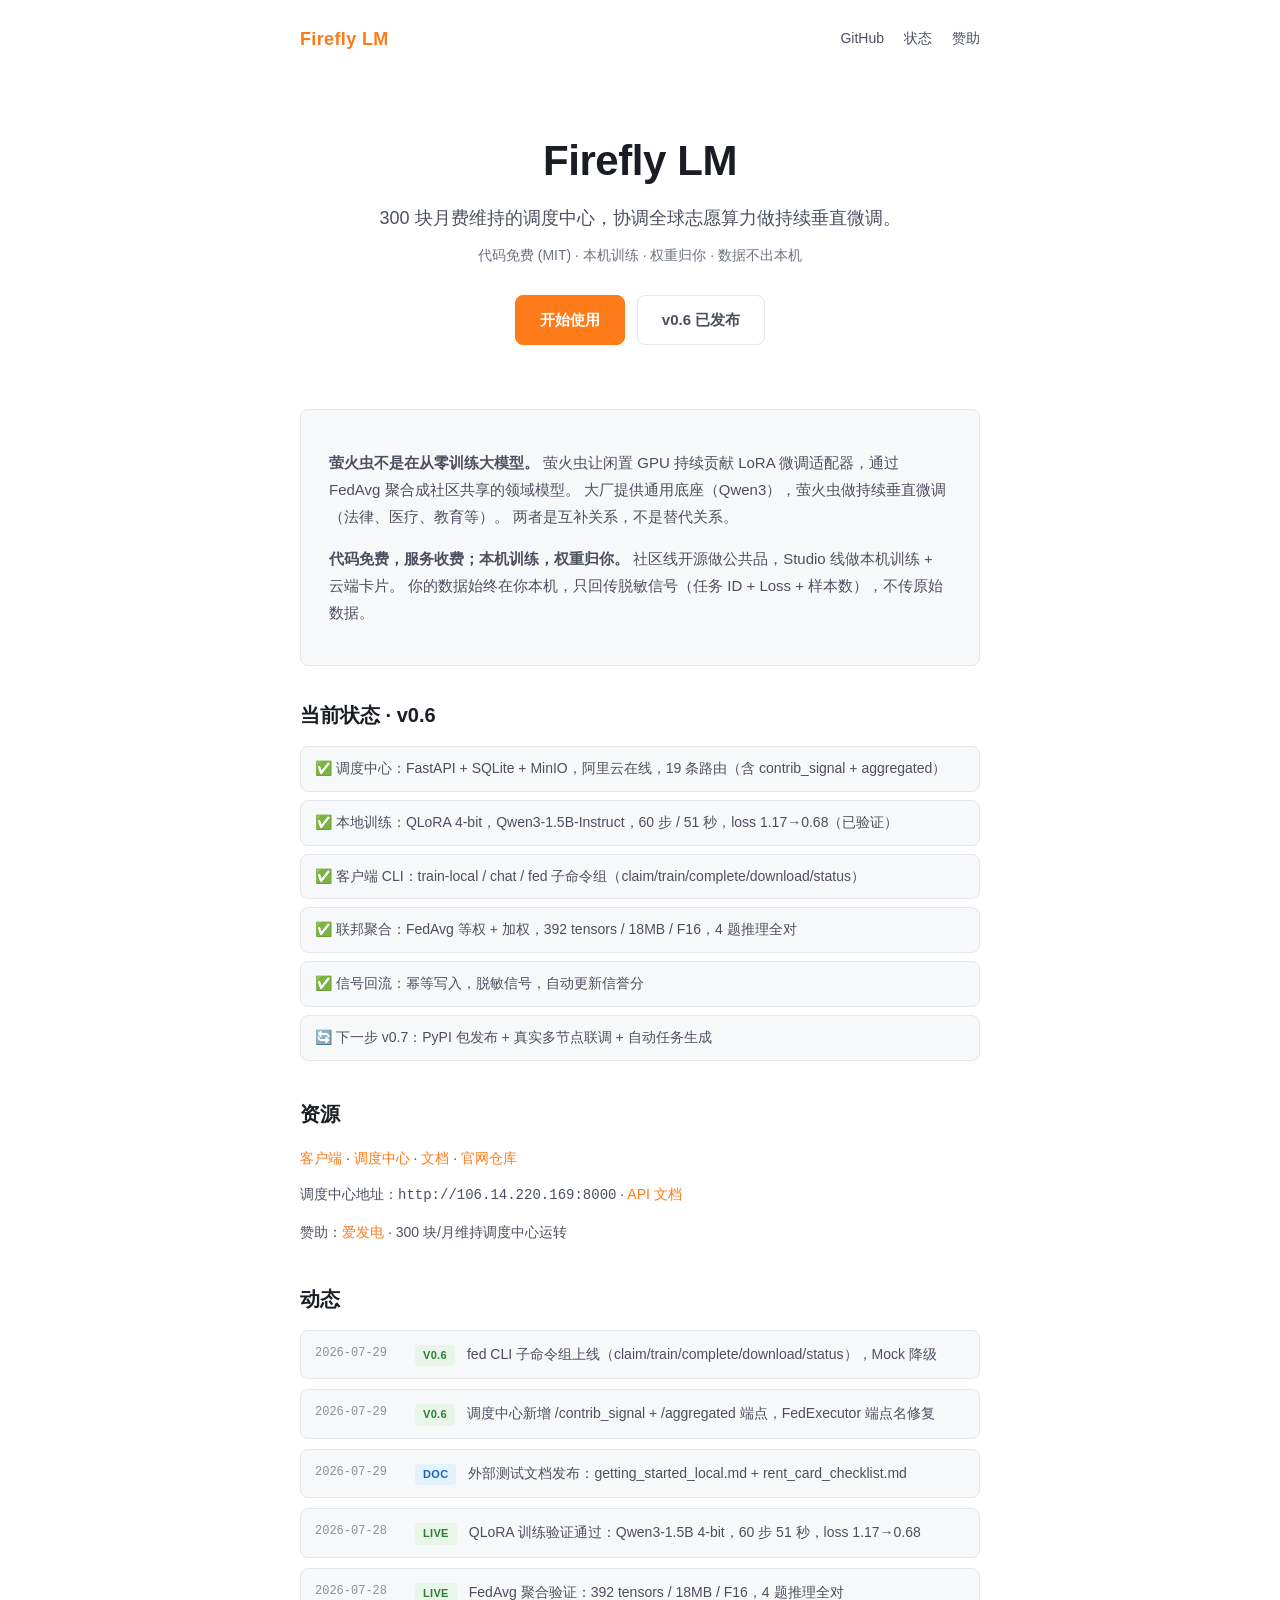
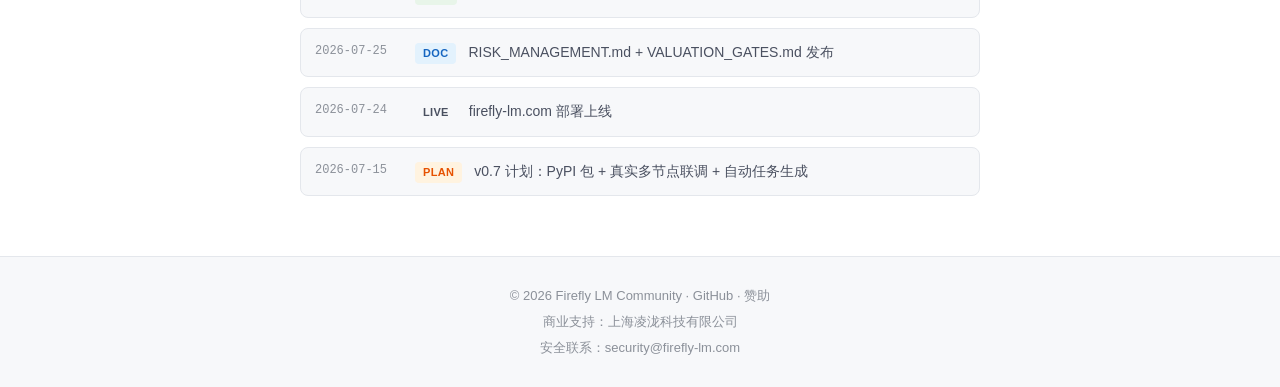
==== docs/website/index.html @ d9713b1e "fix: sync root-level files with firefly-client/ subdir + fix critical bugs Critical fixes (would hav" ====
<!doctype html>
<html lang="zh-CN">
<head>
  <meta charset="utf-8" />
  <meta name="viewport" content="width=device-width,initial-scale=1" />
  <title>Firefly LM · 萤火虫火种</title>
  <meta name="description" content="300 块月费维持的调度中心，协调全球志愿算力做持续垂直微调。代码免费，服务收费；本机训练，权重归你。" />
  <link rel="stylesheet" href="style.css" />
</head>
<body>
  <header>
    <span class="logo">Firefly LM</span>
    <nav>
      <a href="https://github.com/firefly-lm-org">GitHub</a>
      <a href="#status">状态</a>
      <a href="https://afdian.com/a/firefly-lm">赞助</a>
    </nav>
  </header>

  <main>
    <section class="hero">
      <h1>Firefly LM</h1>
      <p class="sub">300 块月费维持的调度中心，协调全球志愿算力做持续垂直微调。</p>
      <p class="meta">代码免费 (MIT) · 本机训练 · 权重归你 · 数据不出本机</p>
      <div class="cta">
        <a class="btn" href="https://github.com/firefly-lm-org/firefly-client">开始使用</a>
        <a class="btn ghost" href="#status">v0.6 已发布</a>
      </div>
    </section>

    <section class="what">
      <p>
        <strong>萤火虫不是在从零训练大模型。</strong>
        萤火虫让闲置 GPU 持续贡献 LoRA 微调适配器，通过 FedAvg 聚合成社区共享的领域模型。
        大厂提供通用底座（Qwen3），萤火虫做持续垂直微调（法律、医疗、教育等）。
        两者是互补关系，不是替代关系。
      </p>
      <p style="margin-top: 12px;">
        <strong>代码免费，服务收费；本机训练，权重归你。</strong>
        社区线开源做公共品，Studio 线做本机训练 + 云端卡片。
        你的数据始终在你本机，只回传脱敏信号（任务 ID + Loss + 样本数），不传原始数据。
      </p>
    </section>

    <section id="status" class="status">
      <h2>当前状态 · v0.6</h2>
      <ul>
        <li>✅ 调度中心：FastAPI + SQLite + MinIO，阿里云在线，19 条路由（含 contrib_signal + aggregated）</li>
        <li>✅ 本地训练：QLoRA 4-bit，Qwen3-1.5B-Instruct，60 步 / 51 秒，loss 1.17→0.68（已验证）</li>
        <li>✅ 客户端 CLI：train-local / chat / fed 子命令组（claim/train/complete/download/status）</li>
        <li>✅ 联邦聚合：FedAvg 等权 + 加权，392 tensors / 18MB / F16，4 题推理全对</li>
        <li>✅ 信号回流：幂等写入，脱敏信号，自动更新信誉分</li>
        <li>🔄 下一步 v0.7：PyPI 包发布 + 真实多节点联调 + 自动任务生成</li>
      </ul>
    </section>

    <section class="links">
      <h2>资源</h2>
      <p>
        <a href="https://github.com/firefly-lm-org/firefly-client">客户端</a> ·
        <a href="https://github.com/firefly-lm-org/firefly-scheduler">调度中心</a> ·
        <a href="https://github.com/firefly-lm-org/docs">文档</a> ·
        <a href="https://github.com/firefly-lm-org/website">官网仓库</a>
      </p>
      <p>调度中心地址：<code>http://106.14.220.169:8000</code> · <a href="http://106.14.220.169:8000/docs">API 文档</a></p>
      <p>赞助：<a href="https://afdian.com/a/firefly-lm">爱发电</a> · 300 块/月维持调度中心运转</p>
    </section>

    <section class="news" id="news">
      <h2>动态</h2>
      <ul class="news-list">
        <li><span class="news-date">2026-07-29</span><span class="news-tag tag-shipped">v0.6</span><span class="news-text">fed CLI 子命令组上线（claim/train/complete/download/status），Mock 降级</span></li>
        <li><span class="news-date">2026-07-29</span><span class="news-tag tag-shipped">v0.6</span><span class="news-text">调度中心新增 /contrib_signal + /aggregated 端点，FedExecutor 端点名修复</span></li>
        <li><span class="news-date">2026-07-29</span><span class="news-tag tag-doc">Doc</span><span class="news-text">外部测试文档发布：getting_started_local.md + rent_card_checklist.md</span></li>
        <li><span class="news-date">2026-07-28</span><span class="news-tag tag-shipped">Live</span><span class="news-text">QLoRA 训练验证通过：Qwen3-1.5B 4-bit，60 步 51 秒，loss 1.17→0.68</span></li>
        <li><span class="news-date">2026-07-28</span><span class="news-tag tag-shipped">Live</span><span class="news-text">FedAvg 聚合验证：392 tensors / 18MB / F16，4 题推理全对</span></li>
        <li><span class="news-date">2026-07-25</span><span class="news-tag tag-doc">Doc</span><span class="news-text">RISK_MANAGEMENT.md + VALUATION_GATES.md 发布</span></li>
        <li><span class="news-date">2026-07-24</span><span class="news-tag tag-live">Live</span><span class="news-text">firefly-lm.com 部署上线</span></li>
        <li><span class="news-date">2026-07-15</span><span class="news-tag tag-plan">Plan</span><span class="news-text">v0.7 计划：PyPI 包 + 真实多节点联调 + 自动任务生成</span></li>
      </ul>
    </section>
  </main>

  <footer>
    <p>© 2026 Firefly LM Community · <a href="https://github.com/firefly-lm-org">GitHub</a> · <a href="https://afdian.com/a/firefly-lm">赞助</a></p>
    <p>商业支持：上海凌泷科技有限公司</p>
    <p>安全联系：security@firefly-lm.com</p>
  </footer>
</body>
</html>
---- docs/website/style.css ----
/* 萤火虫大模型官网 — 极简浅色版 */

/* ---------- Reset ---------- */
*, *::before, *::after { box-sizing: border-box; }
html, body { margin: 0; padding: 0; }
ul { margin: 0; padding: 0; list-style: none; }
a { color: inherit; text-decoration: none; }
a:hover { text-decoration: underline; }

/* ---------- 变量 ---------- */
:root {
  --bg: #ffffff;
  --bg-soft: #f7f8fa;
  --text: #1a1d24;
  --text-soft: #4a5060;
  --border: #e4e7ec;
  --primary: #ff7a18;       /* 火苗橙 */
  --primary-hover: #e86a10;
  --radius: 8px;
  --max-w: 720px;
  --font: -apple-system, BlinkMacSystemFont, "Segoe UI", "PingFang SC",
          "Hiragino Sans GB", "Microsoft YaHei", Roboto, Helvetica, Arial, sans-serif;
}

/* ---------- 基础 ---------- */
body {
  font-family: var(--font);
  font-size: 16px;
  line-height: 1.7;
  color: var(--text);
  background: var(--bg);
  -webkit-font-smoothing: antialiased;
  -moz-osx-font-smoothing: grayscale;
}

/* ---------- Header ---------- */
header {
  max-width: var(--max-w);
  margin: 0 auto;
  padding: 24px 20px 0;
  display: flex;
  align-items: center;
  justify-content: space-between;
}
header .logo {
  font-weight: 700;
  font-size: 18px;
  color: var(--primary);
  letter-spacing: 0.02em;
}
header nav { display: flex; gap: 20px; }
header nav a {
  color: var(--text-soft);
  font-size: 14px;
  transition: color 0.15s;
}
header nav a:hover { color: var(--primary); text-decoration: none; }

/* ---------- Main ---------- */
main {
  max-width: var(--max-w);
  margin: 0 auto;
  padding: 40px 20px 60px;
}

/* ---------- Hero ---------- */
.hero { text-align: center; padding: 40px 0 32px; }
.hero h1 {
  font-size: 42px;
  line-height: 1.25;
  margin: 0 0 16px;
  letter-spacing: -0.01em;
}
.hero .sub {
  font-size: 18px;
  color: var(--text-soft);
  margin: 0 0 10px;
}
.hero .meta {
  font-size: 14px;
  color: #6b7280;
  margin: 0 0 28px;
}
.cta { display: flex; gap: 12px; justify-content: center; flex-wrap: wrap; }

/* ---------- Buttons ---------- */
.btn {
  display: inline-block;
  padding: 11px 24px;
  border-radius: var(--radius);
  font-size: 15px;
  font-weight: 600;
  background: var(--primary);
  color: #fff;
  border: 1px solid var(--primary);
  transition: background 0.15s, transform 0.1s;
}
.btn:hover { background: var(--primary-hover); text-decoration: none; }
.btn:active { transform: translateY(1px); }
.btn.ghost {
  background: transparent;
  color: var(--text-soft);
  border: 1px solid var(--border);
}
.btn.ghost:hover {
  background: var(--bg-soft);
  color: var(--text);
  text-decoration: none;
}

/* ---------- What ---------- */
.what {
  background: var(--bg-soft);
  border: 1px solid var(--border);
  border-radius: var(--radius);
  padding: 24px 28px;
  margin: 32px 0;
  font-size: 15px;
  color: var(--text-soft);
  line-height: 1.8;
}

/* ---------- Status ---------- */
.status h2 {
  font-size: 20px;
  margin: 0 0 14px;
  color: var(--text);
}
.status ul { display: flex; flex-direction: column; gap: 8px; }
.status li {
  padding: 10px 14px;
  background: var(--bg-soft);
  border: 1px solid var(--border);
  border-radius: var(--radius);
  font-size: 14px;
  color: var(--text-soft);
}

/* ---------- Links ---------- */
.links { margin-top: 36px; }
.links h2 {
  font-size: 20px;
  margin: 0 0 14px;
}
.links p {
  margin: 0 0 10px;
  font-size: 14px;
  color: var(--text-soft);
  line-height: 1.9;
}
.links a {
  color: var(--primary);
  border-bottom: 1px solid transparent;
  transition: border-color 0.15s;
}
.links a:hover { border-bottom-color: var(--primary); text-decoration: none; }

/* ---------- News ---------- */
.news { margin-top: 36px; }
.news h2 {
  font-size: 20px;
  margin: 0 0 14px;
}
.news-list {
  display: flex;
  flex-direction: column;
  gap: 10px;
}
.news-list li {
  display: flex;
  align-items: flex-start;
  gap: 12px;
  padding: 12px 14px;
  background: var(--bg-soft);
  border: 1px solid var(--border);
  border-radius: var(--radius);
  font-size: 14px;
  color: var(--text-soft);
  line-height: 1.6;
}
.news-date {
  flex: 0 0 auto;
  font-family: "SF Mono", "Fira Code", Menlo, Consolas, monospace;
  font-size: 12px;
  color: #8b9099;
  padding-top: 1px;
  min-width: 88px;
}
.news-tag {
  flex: 0 0 auto;
  font-size: 11px;
  font-weight: 600;
  padding: 2px 8px;
  border-radius: 4px;
  text-transform: uppercase;
  letter-spacing: 0.03em;
  white-space: nowrap;
  margin-top: 2px;
}
.tag-shipped { background: #e8f5e9; color: #2e7d32; }
.tag-doc     { background: #e3f2fd; color: #1565c0; }
.tag-plan   { background: #fff3e0; color: #e65100; }
.news-text { flex: 1; }

/* ---------- Footer ---------- */
footer {
  border-top: 1px solid var(--border);
  padding: 24px 20px;
  text-align: center;
  font-size: 13px;
  color: #8b9099;
  background: var(--bg-soft);
}
footer p { margin: 4px 0; }

/* ---------- 移动端 ---------- */
@media (max-width: 600px) {
  header {
    padding: 18px 16px 0;
  }
  header .logo { font-size: 16px; }
  header nav { gap: 14px; }
  header nav a { font-size: 13px; }

  main { padding: 24px 16px 40px; }

  .hero { padding: 24px 0 20px; }
  .hero h1 { font-size: 30px; }
  .hero .sub { font-size: 16px; }
  .hero .meta { font-size: 13px; }

  .cta { flex-direction: column; align-items: stretch; }
  .btn { text-align: center; }

  .what { padding: 20px; font-size: 14px; }

  .status li { font-size: 13px; padding: 9px 12px; }

  .news-list li { flex-direction: column; gap: 6px; padding: 10px 12px; }
  .news-date { min-width: 0; font-size: 11px; }
  .news-tag { font-size: 10px; padding: 1px 6px; }

  .links p { font-size: 13px; }
}

/* 暗色模式（系统级自动） */
@media (prefers-color-scheme: dark) {
  :root {
    --bg: #0f1115;
    --bg-soft: #161a22;
    --text: #e6e8ec;
    --text-soft: #a0a6b0;
    --border: #232830;
  }
  .btn.ghost { color: var(--text-soft); }
  .btn.ghost:hover { color: var(--text); }
  footer { background: var(--bg-soft); }

  /* News tags in dark mode */
  .tag-shipped { background: #1b3a1b; color: #81c784; }
  .tag-doc     { background: #1a2a3a; color: #64b5f6; }
  .tag-plan   { background: #3a2a1a; color: #ffb74d; }
}
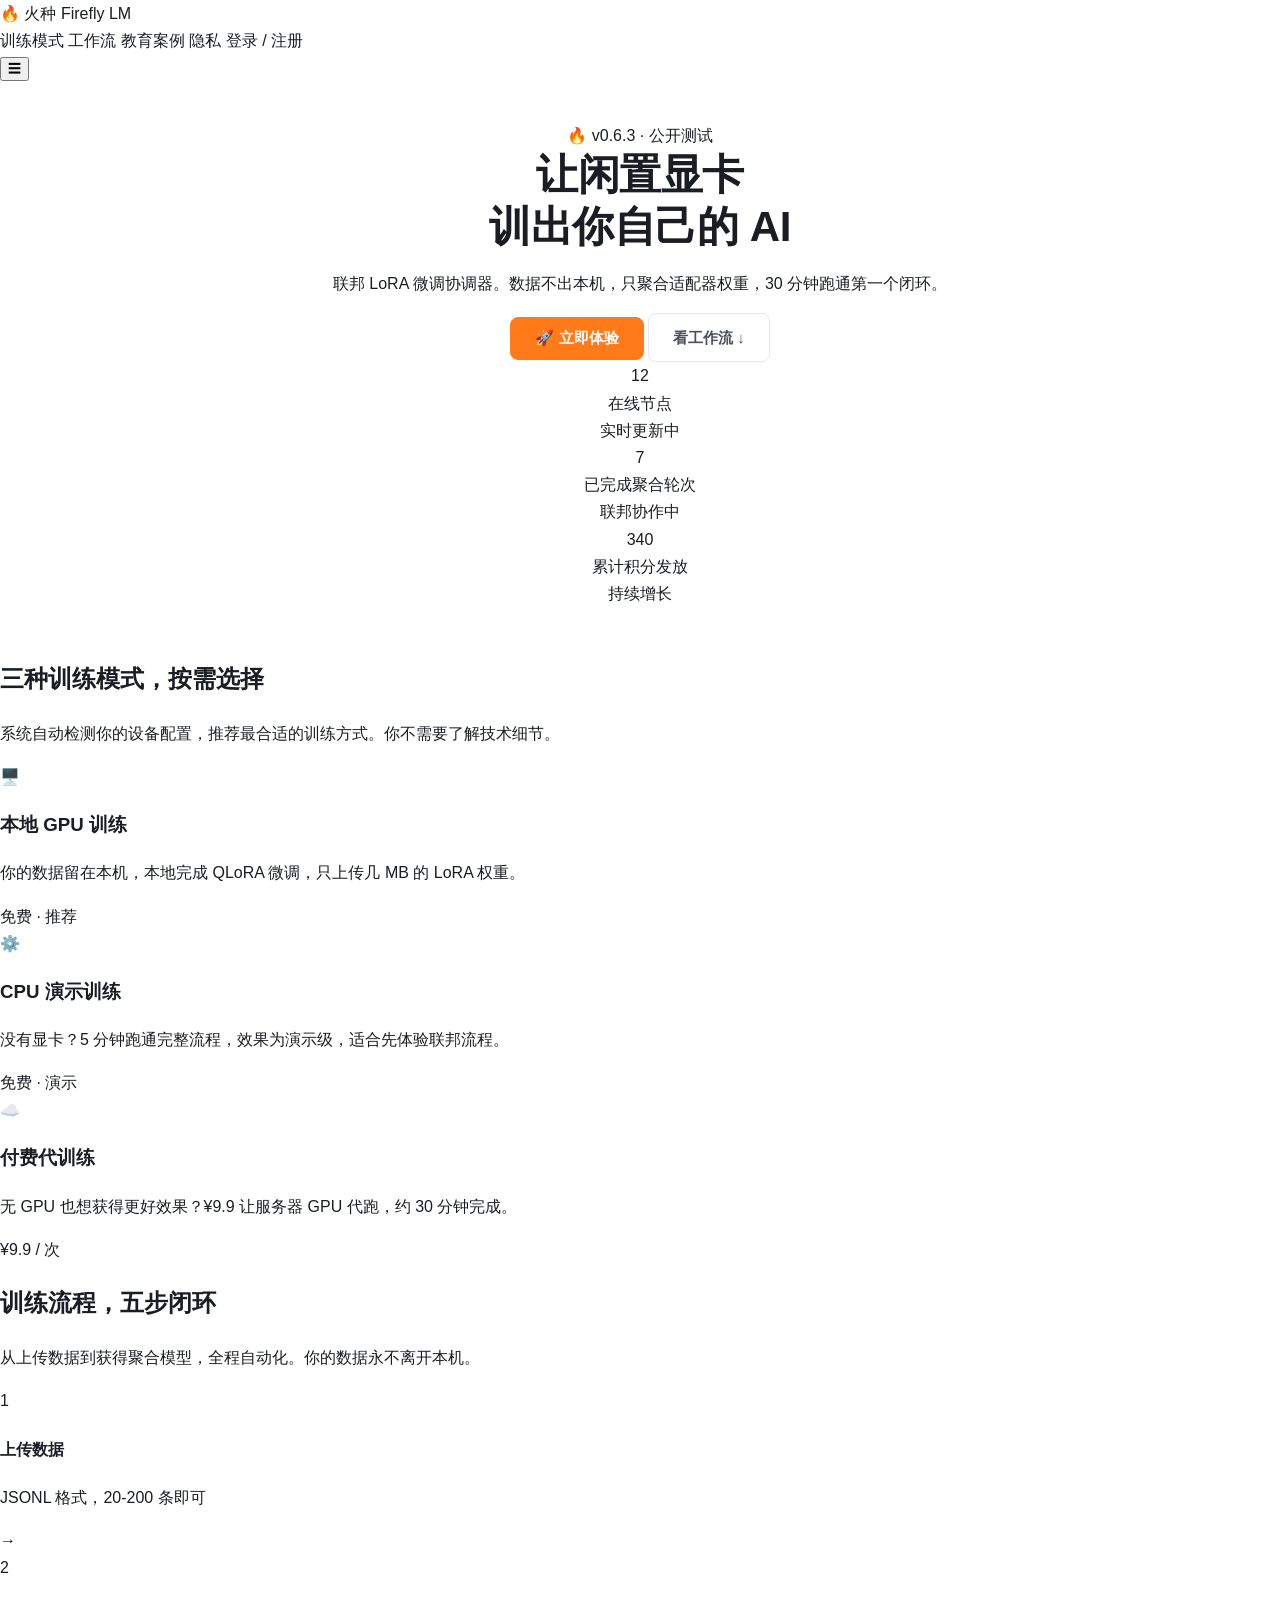
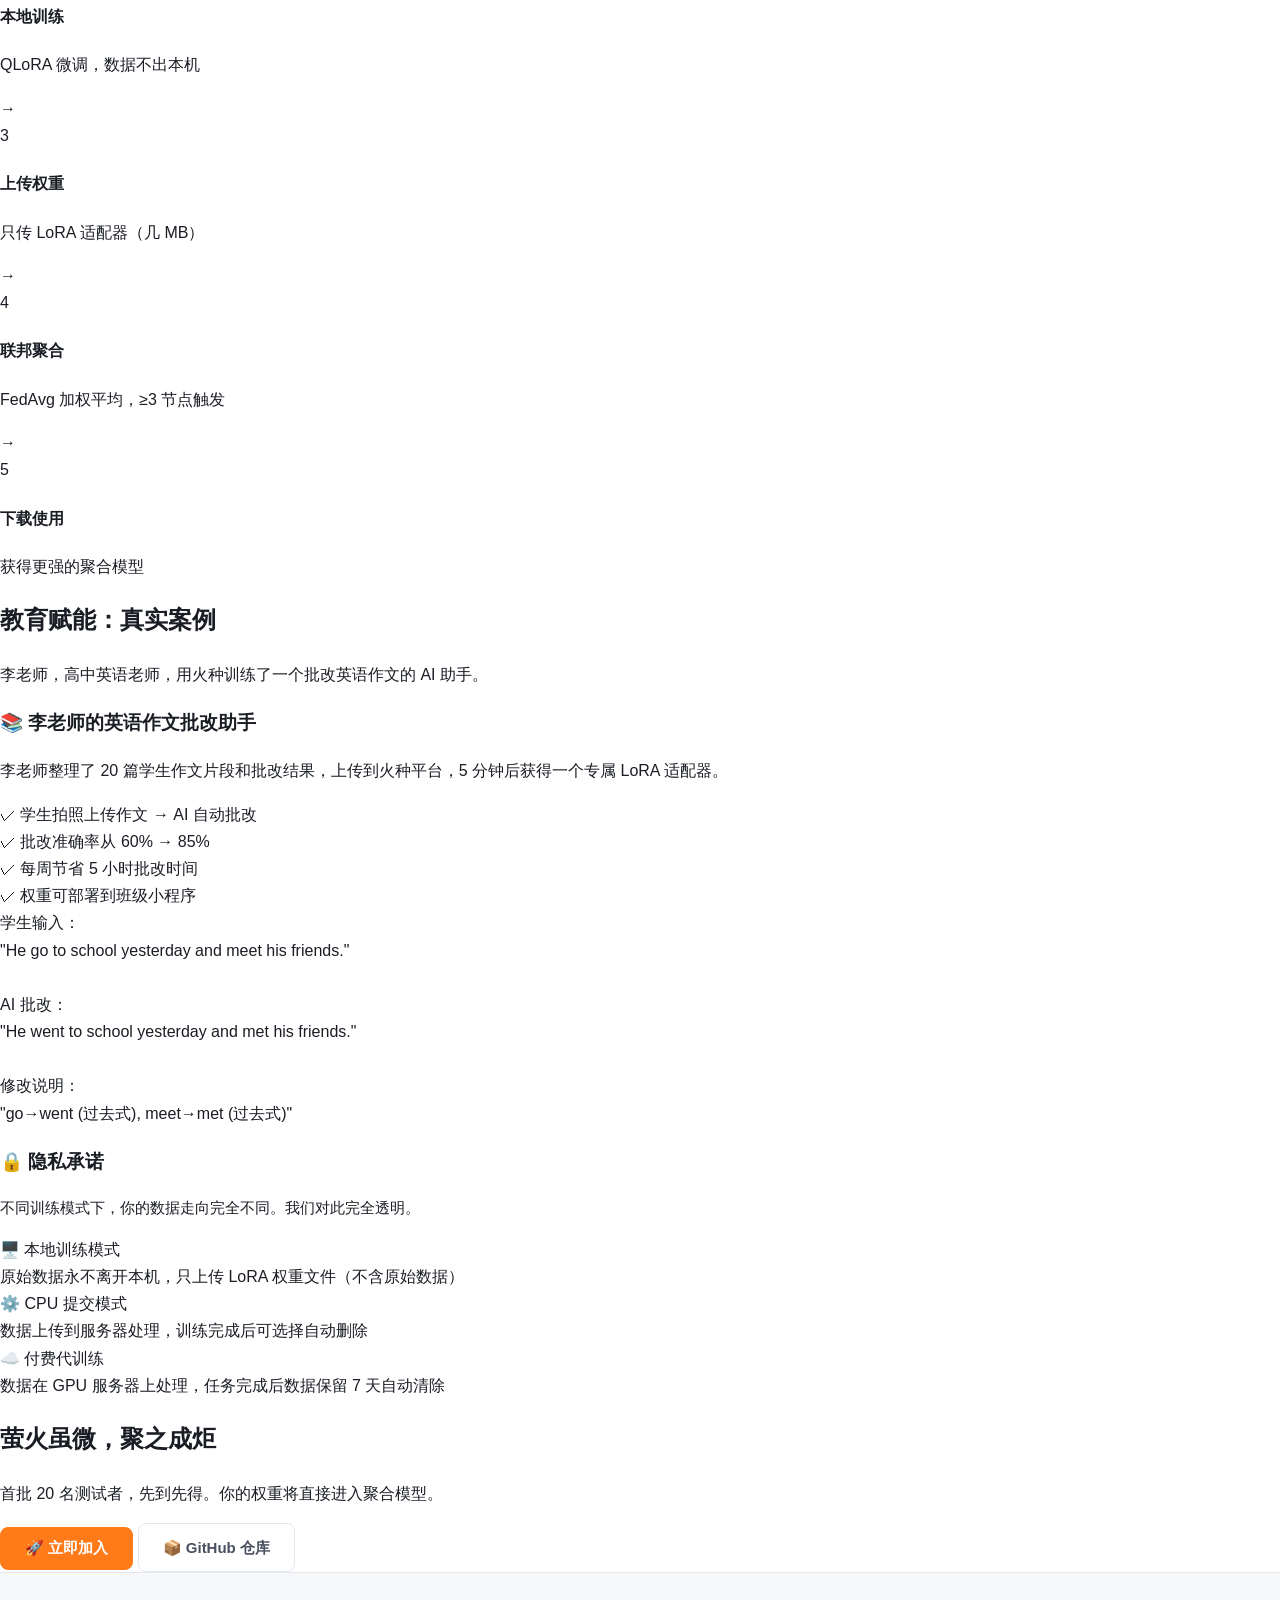
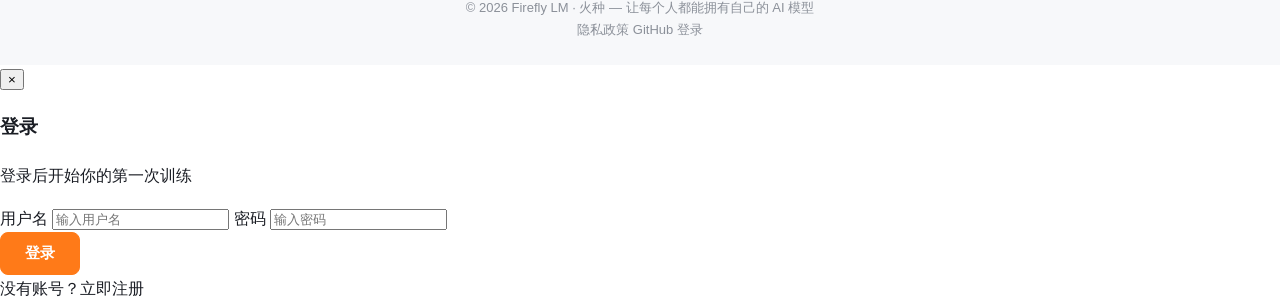
==== commit 5a5451e9: "feat: sync website v0.6.3 to docs/website (index.html)" ====
--- a/docs/website/index.html
+++ b/docs/website/index.html
@@ -1,90 +1,406 @@
-<!doctype html>
+<!DOCTYPE html>
 <html lang="zh-CN">
 <head>
-  <meta charset="utf-8" />
-  <meta name="viewport" content="width=device-width,initial-scale=1" />
-  <title>Firefly LM · 萤火虫火种</title>
-  <meta name="description" content="300 块月费维持的调度中心，协调全球志愿算力做持续垂直微调。代码免费，服务收费；本机训练，权重归你。" />
-  <link rel="stylesheet" href="style.css" />
+    <meta charset="UTF-8">
+    <meta name="viewport" content="width=device-width, initial-scale=1.0">
+    <meta name="description" content="Firefly LM — 让闲置显卡训出你自己的 AI 模型。联邦 LoRA 微调协调器，数据不出本机。">
+    <title>🔥 火种 Firefly LM — 让闲置显卡训出你自己的 AI</title>
+    <link rel="icon" href="data:image/svg+xml,<svg xmlns='http://www.w3.org/2000/svg' viewBox='0 0 100 100'><text y='.9em' font-size='90'>🔥</text></svg>">
+    <link rel="stylesheet" href="style.css">
 </head>
 <body>
-  <header>
-    <span class="logo">Firefly LM</span>
-    <nav>
-      <a href="https://github.com/firefly-lm-org">GitHub</a>
-      <a href="#status">状态</a>
-      <a href="https://afdian.com/a/firefly-lm">赞助</a>
+
+    <!-- ========= Navigation ========= -->
+    <nav class="nav" id="nav">
+        <a href="index.html" class="nav-brand">
+            <span class="logo">🔥</span>
+            <span>火种 Firefly LM</span>
+        </a>
+        <div class="nav-links" id="navLinks">
+            <a href="#modes">训练模式</a>
+            <a href="#workflow">工作流</a>
+            <a href="#education">教育案例</a>
+            <a href="#privacy">隐私</a>
+            <a href="#" class="nav-cta" onclick="openModal('login')">登录 / 注册</a>
+        </div>
+        <button class="nav-toggle" onclick="toggleNav()">☰</button>
     </nav>
-  </header>
-
-  <main>
+
+    <!-- ========= Hero Section ========= -->
     <section class="hero">
-      <h1>Firefly LM</h1>
-      <p class="sub">300 块月费维持的调度中心，协调全球志愿算力做持续垂直微调。</p>
-      <p class="meta">代码免费 (MIT) · 本机训练 · 权重归你 · 数据不出本机</p>
-      <div class="cta">
-        <a class="btn" href="https://github.com/firefly-lm-org/firefly-client">开始使用</a>
-        <a class="btn ghost" href="#status">v0.6 已发布</a>
-      </div>
-    </section>
-
-    <section class="what">
-      <p>
-        <strong>萤火虫不是在从零训练大模型。</strong>
-        萤火虫让闲置 GPU 持续贡献 LoRA 微调适配器，通过 FedAvg 聚合成社区共享的领域模型。
-        大厂提供通用底座（Qwen3），萤火虫做持续垂直微调（法律、医疗、教育等）。
-        两者是互补关系，不是替代关系。
-      </p>
-      <p style="margin-top: 12px;">
-        <strong>代码免费，服务收费；本机训练，权重归你。</strong>
-        社区线开源做公共品，Studio 线做本机训练 + 云端卡片。
-        你的数据始终在你本机，只回传脱敏信号（任务 ID + Loss + 样本数），不传原始数据。
-      </p>
-    </section>
-
-    <section id="status" class="status">
-      <h2>当前状态 · v0.6</h2>
-      <ul>
-        <li>✅ 调度中心：FastAPI + SQLite + MinIO，阿里云在线，19 条路由（含 contrib_signal + aggregated）</li>
-        <li>✅ 本地训练：QLoRA 4-bit，Qwen3-1.5B-Instruct，60 步 / 51 秒，loss 1.17→0.68（已验证）</li>
-        <li>✅ 客户端 CLI：train-local / chat / fed 子命令组（claim/train/complete/download/status）</li>
-        <li>✅ 联邦聚合：FedAvg 等权 + 加权，392 tensors / 18MB / F16，4 题推理全对</li>
-        <li>✅ 信号回流：幂等写入，脱敏信号，自动更新信誉分</li>
-        <li>🔄 下一步 v0.7：PyPI 包发布 + 真实多节点联调 + 自动任务生成</li>
-      </ul>
-    </section>
-
-    <section class="links">
-      <h2>资源</h2>
-      <p>
-        <a href="https://github.com/firefly-lm-org/firefly-client">客户端</a> ·
-        <a href="https://github.com/firefly-lm-org/firefly-scheduler">调度中心</a> ·
-        <a href="https://github.com/firefly-lm-org/docs">文档</a> ·
-        <a href="https://github.com/firefly-lm-org/website">官网仓库</a>
-      </p>
-      <p>调度中心地址：<code>http://106.14.220.169:8000</code> · <a href="http://106.14.220.169:8000/docs">API 文档</a></p>
-      <p>赞助：<a href="https://afdian.com/a/firefly-lm">爱发电</a> · 300 块/月维持调度中心运转</p>
-    </section>
-
-    <section class="news" id="news">
-      <h2>动态</h2>
-      <ul class="news-list">
-        <li><span class="news-date">2026-07-29</span><span class="news-tag tag-shipped">v0.6</span><span class="news-text">fed CLI 子命令组上线（claim/train/complete/download/status），Mock 降级</span></li>
-        <li><span class="news-date">2026-07-29</span><span class="news-tag tag-shipped">v0.6</span><span class="news-text">调度中心新增 /contrib_signal + /aggregated 端点，FedExecutor 端点名修复</span></li>
-        <li><span class="news-date">2026-07-29</span><span class="news-tag tag-doc">Doc</span><span class="news-text">外部测试文档发布：getting_started_local.md + rent_card_checklist.md</span></li>
-        <li><span class="news-date">2026-07-28</span><span class="news-tag tag-shipped">Live</span><span class="news-text">QLoRA 训练验证通过：Qwen3-1.5B 4-bit，60 步 51 秒，loss 1.17→0.68</span></li>
-        <li><span class="news-date">2026-07-28</span><span class="news-tag tag-shipped">Live</span><span class="news-text">FedAvg 聚合验证：392 tensors / 18MB / F16，4 题推理全对</span></li>
-        <li><span class="news-date">2026-07-25</span><span class="news-tag tag-doc">Doc</span><span class="news-text">RISK_MANAGEMENT.md + VALUATION_GATES.md 发布</span></li>
-        <li><span class="news-date">2026-07-24</span><span class="news-tag tag-live">Live</span><span class="news-text">firefly-lm.com 部署上线</span></li>
-        <li><span class="news-date">2026-07-15</span><span class="news-tag tag-plan">Plan</span><span class="news-text">v0.7 计划：PyPI 包 + 真实多节点联调 + 自动任务生成</span></li>
-      </ul>
-    </section>
-  </main>
-
-  <footer>
-    <p>© 2026 Firefly LM Community · <a href="https://github.com/firefly-lm-org">GitHub</a> · <a href="https://afdian.com/a/firefly-lm">赞助</a></p>
-    <p>商业支持：上海凌泷科技有限公司</p>
-    <p>安全联系：security@firefly-lm.com</p>
-  </footer>
+        <div class="wrap">
+            <div class="bento">
+                <!-- Hero Title -->
+                <div class="card hero-title">
+                    <div class="hero-badge">🔥 v0.6.3 · 公开测试</div>
+                    <h1>让闲置显卡<br>训出<span class="highlight">你自己的 AI</span></h1>
+                    <p>联邦 LoRA 微调协调器。数据不出本机，只聚合适配器权重，30 分钟跑通第一个闭环。</p>
+                    <div class="hero-actions">
+                        <button class="btn" onclick="openModal('login')">
+                            🚀 立即体验
+                        </button>
+                        <a class="btn ghost" href="#workflow">看工作流 ↓</a>
+                    </div>
+                </div>
+
+                <!-- Hero Side Stats -->
+                <div class="hero-side">
+                    <div class="card stat-card glass">
+                        <div class="num" id="statNodes">–</div>
+                        <div class="label">在线节点</div>
+                        <div class="trend pulse">实时更新中</div>
+                    </div>
+                    <div class="card stat-card glass">
+                        <div class="num" id="statRounds">–</div>
+                        <div class="label">已完成聚合轮次</div>
+                        <div class="trend pulse">联邦协作中</div>
+                    </div>
+                    <div class="card stat-card glass">
+                        <div class="num" id="statPoints">–</div>
+                        <div class="label">累计积分发放</div>
+                        <div class="trend pulse">持续增长</div>
+                    </div>
+                </div>
+            </div>
+        </div>
+    </section>
+
+    <!-- ========= Mode Cards ========= -->
+    <section class="section" id="modes">
+        <div class="wrap">
+            <div class="section-head">
+                <h2>三种训练模式，按需选择</h2>
+                <p>系统自动检测你的设备配置，推荐最合适的训练方式。你不需要了解技术细节。</p>
+            </div>
+            <div class="bento">
+                <div class="card mode-card gpu">
+                    <div class="icon">🖥️</div>
+                    <h3>本地 GPU 训练</h3>
+                    <p>你的数据留在本机，本地完成 QLoRA 微调，只上传几 MB 的 LoRA 权重。</p>
+                    <span class="tag">免费 · 推荐</span>
+                </div>
+                <div class="card mode-card cpu">
+                    <div class="icon">⚙️</div>
+                    <h3>CPU 演示训练</h3>
+                    <p>没有显卡？5 分钟跑通完整流程，效果为演示级，适合先体验联邦流程。</p>
+                    <span class="tag">免费 · 演示</span>
+                </div>
+                <div class="card mode-card paid">
+                    <div class="icon">☁️</div>
+                    <h3>付费代训练</h3>
+                    <p>无 GPU 也想获得更好效果？¥9.9 让服务器 GPU 代跑，约 30 分钟完成。</p>
+                    <span class="tag">¥9.9 / 次</span>
+                </div>
+            </div>
+        </div>
+    </section>
+
+    <!-- ========= Workflow ========= -->
+    <section class="section" id="workflow" style="padding-top:0;">
+        <div class="wrap">
+            <div class="section-head">
+                <h2>训练流程，五步闭环</h2>
+                <p>从上传数据到获得聚合模型，全程自动化。你的数据永不离开本机。</p>
+            </div>
+            <div class="bento">
+                <div class="card workflow">
+                    <div class="flow-steps">
+                        <div class="flow-step">
+                            <div class="step-num">1</div>
+                            <h4>上传数据</h4>
+                            <p>JSONL 格式，20-200 条即可</p>
+                            <span class="flow-arrow">→</span>
+                        </div>
+                        <div class="flow-step">
+                            <div class="step-num">2</div>
+                            <h4>本地训练</h4>
+                            <p>QLoRA 微调，数据不出本机</p>
+                            <span class="flow-arrow">→</span>
+                        </div>
+                        <div class="flow-step">
+                            <div class="step-num">3</div>
+                            <h4>上传权重</h4>
+                            <p>只传 LoRA 适配器（几 MB）</p>
+                            <span class="flow-arrow">→</span>
+                        </div>
+                        <div class="flow-step">
+                            <div class="step-num">4</div>
+                            <h4>联邦聚合</h4>
+                            <p>FedAvg 加权平均，≥3 节点触发</p>
+                            <span class="flow-arrow">→</span>
+                        </div>
+                        <div class="flow-step">
+                            <div class="step-num">5</div>
+                            <h4>下载使用</h4>
+                            <p>获得更强的聚合模型</p>
+                        </div>
+                    </div>
+                </div>
+            </div>
+        </div>
+    </section>
+
+    <!-- ========= Education Case ========= -->
+    <section class="section" id="education" style="padding-top:0;">
+        <div class="wrap">
+            <div class="section-head">
+                <h2>教育赋能：真实案例</h2>
+                <p>李老师，高中英语老师，用火种训练了一个批改英语作文的 AI 助手。</p>
+            </div>
+            <div class="bento">
+                <div class="card edu-case">
+                    <div class="edu-content">
+                        <h3>📚 李老师的英语作文批改助手</h3>
+                        <p>李老师整理了 20 篇学生作文片段和批改结果，上传到火种平台，5 分钟后获得一个专属 LoRA 适配器。</p>
+                        <ul class="edu-list">
+                            <li><span class="check">✓</span> 学生拍照上传作文 → AI 自动批改</li>
+                            <li><span class="check">✓</span> 批改准确率从 60% → 85%</li>
+                            <li><span class="check">✓</span> 每周节省 5 小时批改时间</li>
+                            <li><span class="check">✓</span> 权重可部署到班级小程序</li>
+                        </ul>
+                    </div>
+                    <div class="edu-demo">
+                        <div><span class="label">学生输入：</span></div>
+                        <div class="user">"He go to school yesterday and meet his friends."</div>
+                        <br>
+                        <div><span class="label">AI 批改：</span></div>
+                        <div class="ai">"He went to school yesterday and met his friends."</div>
+                        <br>
+                        <div><span class="label">修改说明：</span></div>
+                        <div style="color:var(--text-dim);">"go→went (过去式), meet→met (过去式)"</div>
+                    </div>
+                </div>
+            </div>
+        </div>
+    </section>
+
+    <!-- ========= Privacy ========= -->
+    <section class="section" id="privacy" style="padding-top:0;">
+        <div class="wrap">
+            <div class="bento">
+                <div class="card privacy-section">
+                    <h3>🔒 隐私承诺</h3>
+                    <p style="color:var(--text-dim);font-size:0.92em;">不同训练模式下，你的数据走向完全不同。我们对此完全透明。</p>
+                    <div class="privacy-grid">
+                        <div class="privacy-item">
+                            <div class="p-title">🖥️ 本地训练模式</div>
+                            <div class="p-desc">原始数据永不离开本机，只上传 LoRA 权重文件（不含原始数据）</div>
+                        </div>
+                        <div class="privacy-item">
+                            <div class="p-title">⚙️ CPU 提交模式</div>
+                            <div class="p-desc">数据上传到服务器处理，训练完成后可选择自动删除</div>
+                        </div>
+                        <div class="privacy-item">
+                            <div class="p-title">☁️ 付费代训练</div>
+                            <div class="p-desc">数据在 GPU 服务器上处理，任务完成后数据保留 7 天自动清除</div>
+                        </div>
+                    </div>
+                </div>
+            </div>
+        </div>
+    </section>
+
+    <!-- ========= CTA ========= -->
+    <section class="cta-section">
+        <div class="wrap">
+            <h2>萤火虽微，聚之成炬</h2>
+            <p>首批 20 名测试者，先到先得。你的权重将直接进入聚合模型。</p>
+            <div class="cta-buttons">
+                <button class="btn" onclick="openModal('register')">🚀 立即加入</button>
+                <a class="btn ghost" href="https://github.com/firefly-lm-org/firefly-client" target="_blank" rel="noopener">📦 GitHub 仓库</a>
+            </div>
+        </div>
+    </section>
+
+    <!-- ========= Footer ========= -->
+    <footer class="footer">
+        <div class="wrap">
+            <div class="footer-content">
+                <div class="footer-copy">© 2026 Firefly LM · 火种 — 让每个人都能拥有自己的 AI 模型</div>
+                <div class="footer-links">
+                    <a href="#privacy">隐私政策</a>
+                    <a href="https://github.com/firefly-lm-org/firefly-client" target="_blank" rel="noopener">GitHub</a>
+                    <a href="#" onclick="openModal('login')">登录</a>
+                </div>
+            </div>
+        </div>
+    </footer>
+
+    <!-- ========= Login/Register Modal ========= -->
+    <div class="modal-overlay" id="modalOverlay" onclick="if(event.target===this) closeModal()">
+        <div class="modal" id="loginModal">
+            <button class="close" onclick="closeModal()">×</button>
+            <h3 id="modalTitle">登录</h3>
+            <p class="sub" id="modalSub">登录后开始你的第一次训练</p>
+
+            <label for="username">用户名</label>
+            <input id="username" placeholder="输入用户名" autocomplete="username">
+
+            <label for="password">密码</label>
+            <input id="password" type="password" placeholder="输入密码" autocomplete="current-password">
+
+            <label for="email" id="emailLabel" style="display:none;">邮箱（可选）</label>
+            <input id="email" type="email" placeholder="your@email.com" style="display:none;" autocomplete="email">
+
+            <div class="form-msg" id="formMsg"></div>
+
+            <button class="btn" id="submitBtn" onclick="handleSubmit()">登录</button>
+
+            <div class="switch" id="switchText">
+                没有账号？<a onclick="switchMode()">立即注册</a>
+            </div>
+        </div>
+    </div>
+
+    <!-- ========= JavaScript ========= -->
+    <script src="api.js"></script>
+    <script>
+        // ========= Nav Toggle (Mobile) =========
+        function toggleNav() {
+            document.getElementById('navLinks').classList.toggle('show');
+        }
+
+        // ========= Modal =========
+        let isLoginMode = true;
+
+        function openModal(mode) {
+            const overlay = document.getElementById('modalOverlay');
+            overlay.classList.add('show');
+            if (mode === 'register') {
+                isLoginMode = false;
+                document.getElementById('modalTitle').textContent = '注册';
+                document.getElementById('modalSub').textContent = '创建账号，开始联邦训练之旅';
+                document.getElementById('submitBtn').textContent = '注册';
+                document.getElementById('switchText').innerHTML = '已有账号？<a onclick="switchMode()">立即登录</a>';
+                document.getElementById('emailLabel').style.display = 'block';
+                document.getElementById('email').style.display = 'block';
+            } else {
+                isLoginMode = true;
+                document.getElementById('modalTitle').textContent = '登录';
+                document.getElementById('modalSub').textContent = '登录后开始你的第一次训练';
+                document.getElementById('submitBtn').textContent = '登录';
+                document.getElementById('switchText').innerHTML = '没有账号？<a onclick="switchMode()">立即注册</a>';
+                document.getElementById('emailLabel').style.display = 'none';
+                document.getElementById('email').style.display = 'none';
+            }
+            // If already logged in
+            if (Firefly.getToken() && isLoginMode) {
+                const saved = Firefly.getUser();
+                if (saved) {
+                    showMsg(`已登录为 ${saved}，正在跳转...`, 'success');
+                    setTimeout(() => { closeModal(); location.href = 'workspace.html'; }, 1000);
+                }
+            }
+        }
+
+        function closeModal() {
+            document.getElementById('modalOverlay').classList.remove('show');
+            const msg = document.getElementById('formMsg');
+            msg.className = 'form-msg';
+            msg.textContent = '';
+        }
+
+        function switchMode() {
+            openModal(isLoginMode ? 'register' : 'login');
+        }
+
+        // ========= Form Submit =========
+        async function handleSubmit() {
+            const username = document.getElementById('username').value.trim();
+            const password = document.getElementById('password').value;
+            const email = document.getElementById('email').value.trim();
+            const msgEl = document.getElementById('formMsg');
+
+            if (!username || !password) {
+                showMsg('用户名和密码不能为空', 'error');
+                return;
+            }
+
+            const btn = document.getElementById('submitBtn');
+            btn.disabled = true;
+            btn.textContent = '处理中...';
+
+            try {
+                if (isLoginMode) {
+                    await Firefly.login(username, password);
+                    showMsg(`✅ 欢迎回来，${username}！`, 'success');
+                    setTimeout(() => {
+                        closeModal();
+                        location.href = 'workspace.html';
+                    }, 1200);
+                } else {
+                    await Firefly.register(username, password, email);
+                    showMsg('✅ 注册成功！正在自动登录...', 'success');
+                    setTimeout(() => Firefly.login(username, password), 800)
+                        .then(() => {
+                            closeModal();
+                            location.href = 'workspace.html';
+                        });
+                }
+            } catch (e) {
+                showMsg(e.message || '请求失败', 'error');
+            } finally {
+                btn.disabled = false;
+                btn.textContent = isLoginMode ? '登录' : '注册';
+            }
+        }
+
+        function showMsg(text, type) {
+            const el = document.getElementById('formMsg');
+            el.textContent = text;
+            el.className = `form-msg ${type}`;
+        }
+
+        // ========= Stats Polling =========
+        async function fetchStats() {
+            try {
+                const r = await fetch(`${Firefly.API}/api/v1/aggregation/rounds?limit=100`);
+                if (r.ok) {
+                    const data = await r.json();
+                    const rounds = data.rounds || [];
+                    document.getElementById('statRounds').textContent = rounds.length;
+                }
+                const q = await fetch(`${Firefly.API}/api/v1/train/queue-info`);
+                if (q.ok) {
+                    const qd = await q.json();
+                    document.getElementById('statNodes').textContent = (qd.active_nodes || 0);
+                    document.getElementById('statPoints').textContent = (qd.total_points || 0);
+                }
+            } catch (e) {
+                // Fallback demo data
+                document.getElementById('statNodes').textContent = '12';
+                document.getElementById('statRounds').textContent = '7';
+                document.getElementById('statPoints').textContent = '340';
+            }
+        }
+
+        // ========= Version Check =========
+        async function checkVersion() {
+            try {
+                const data = await Firefly.getVersion();
+                if (!data) return;
+                const v = document.createElement('div');
+                v.style.cssText = 'position:fixed;bottom:16px;right:16px;background:rgba(255,107,0,0.15);border:1px solid rgba(255,107,0,0.3);padding:8px 14px;border-radius:8px;font-size:0.82em;z-index:40;cursor:pointer;';
+                v.innerHTML = `🔥 v${data.version} 可用 · <a href="${data.download_url}" target="_blank" style="color:#FF6B00;">更新</a>`;
+                document.body.appendChild(v);
+            } catch(e) {}
+        }
+
+        // ========= Init =========
+        document.addEventListener('keydown', (e) => {
+            if (e.key === 'Escape') closeModal();
+        });
+
+        // Check if already logged in → redirect to workspace
+        if (Firefly.getToken()) {
+            // Auto-redirect after a short delay
+            // location.href = 'workspace.html';
+        }
+
+        fetchStats();
+        checkVersion();
+        setInterval(fetchStats, 30000);
+    </script>
+
 </body>
-</html>
+</html>
